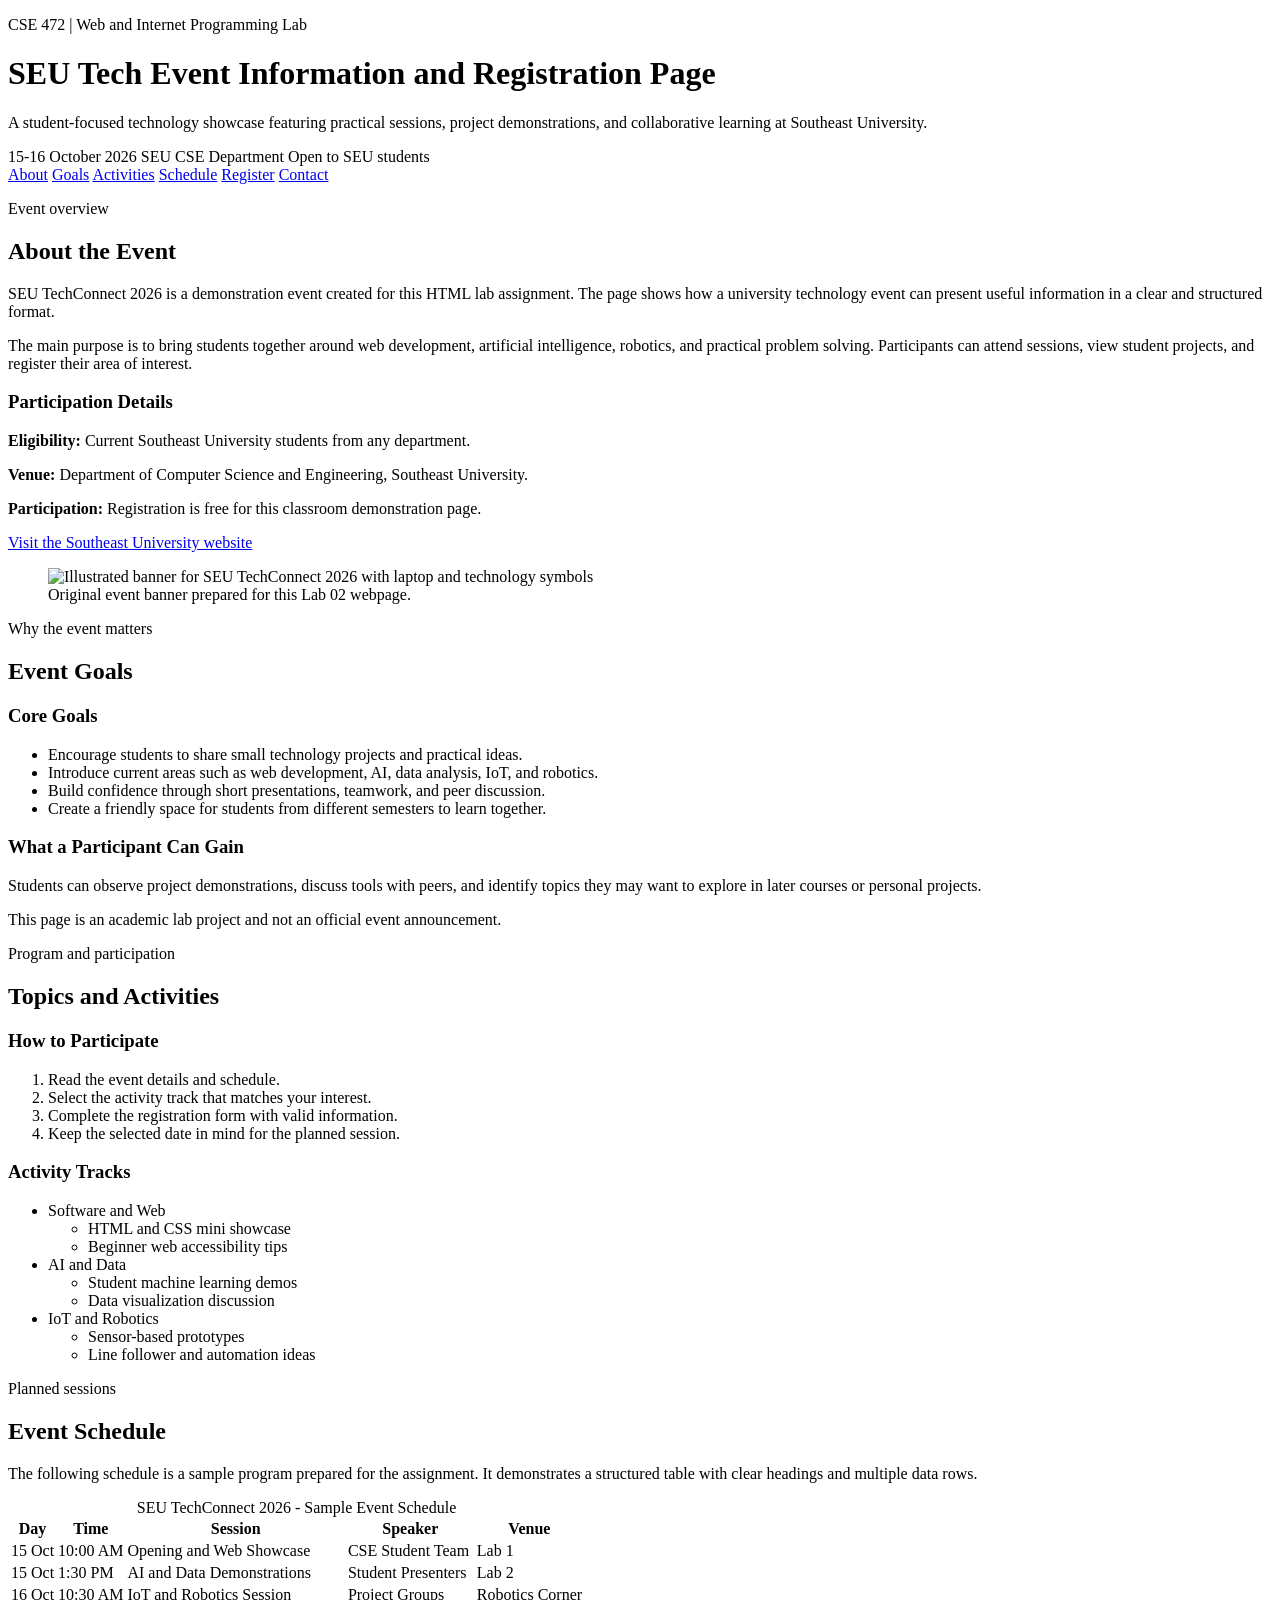
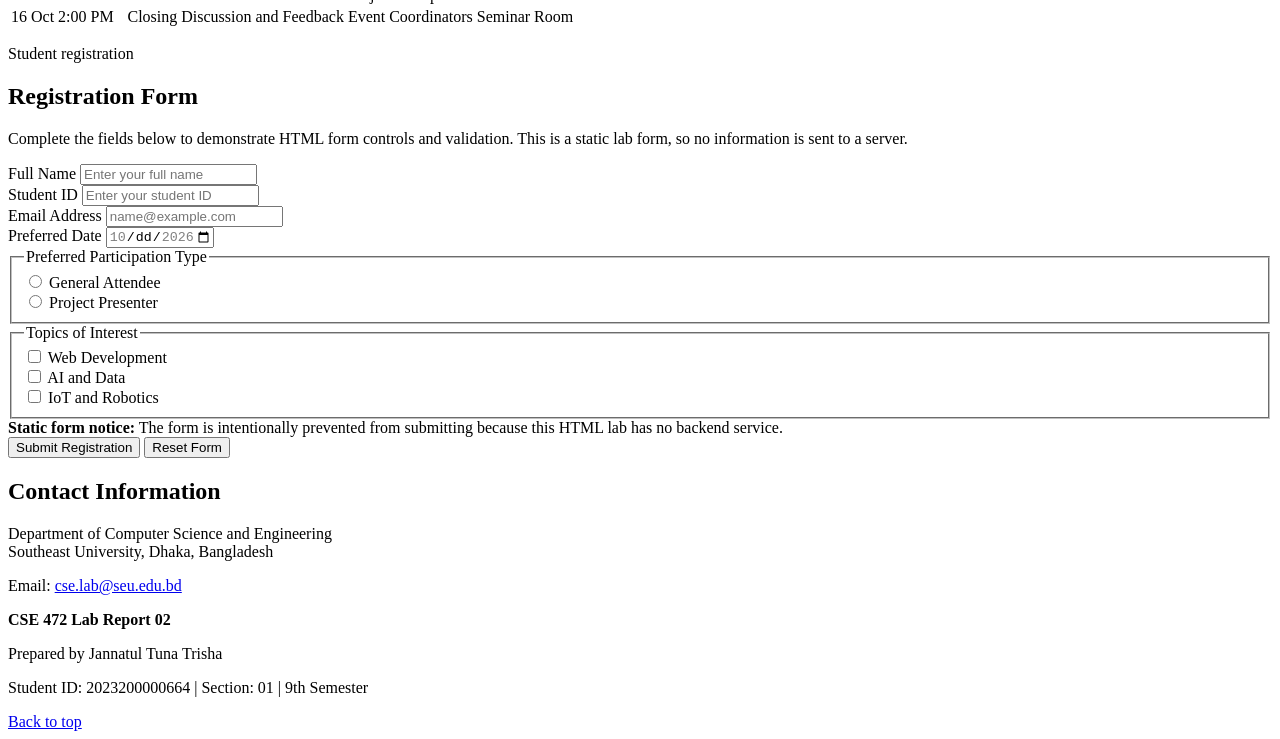
==== labs/lab-02-html/index.html @ e0f73eeb "Add Lab 02 HTML implementation" ====
<!DOCTYPE html>
<html lang="en">
<head>
  <meta charset="UTF-8">
  <meta name="viewport" content="width=device-width, initial-scale=1.0">
  <meta name="description" content="SEU Tech Event information, schedule, activities, and student registration form for CSE 472 Lab 02.">
  <title>SEU Tech Event Information and Registration Page</title>
  <link rel="stylesheet" href="style.css">
</head>
<body>
  <header class="site-header" id="top">
    <div class="header-inner">
      <p class="eyebrow">CSE 472 | Web and Internet Programming Lab</p>
      <h1>SEU Tech Event Information and Registration Page</h1>
      <p class="lead">A student-focused technology showcase featuring practical sessions, project demonstrations, and collaborative learning at Southeast University.</p>
      <div class="hero-meta" aria-label="Event summary">
        <span>15-16 October 2026</span>
        <span>SEU CSE Department</span>
        <span>Open to SEU students</span>
      </div>
    </div>
  </header>

  <nav class="main-nav" aria-label="Primary navigation">
    <div class="nav-inner">
      <a href="#about">About</a>
      <a href="#goals">Goals</a>
      <a href="#activities">Activities</a>
      <a href="#schedule">Schedule</a>
      <a href="#register">Register</a>
      <a href="#contact">Contact</a>
    </div>
  </nav>

  <main class="page-shell">
    <section id="about" class="section-card about-grid">
      <div>
        <p class="section-kicker">Event overview</p>
        <h2>About the Event</h2>
        <p>SEU TechConnect 2026 is a demonstration event created for this HTML lab assignment. The page shows how a university technology event can present useful information in a clear and structured format.</p>
        <p>The <span class="text-highlight">main purpose</span> is to bring students together around web development, artificial intelligence, robotics, and practical problem solving. Participants can attend sessions, view student projects, and register their area of interest.</p>
        <div class="info-box">
          <h3>Participation Details</h3>
          <p><strong>Eligibility:</strong> Current Southeast University students from any department.</p>
          <p><strong>Venue:</strong> Department of Computer Science and Engineering, Southeast University.</p>
          <p><strong>Participation:</strong> Registration is free for this classroom demonstration page.</p>
          <p><a class="external-link" href="https://www.seu.edu.bd" target="_blank" rel="noopener noreferrer">Visit the Southeast University website</a></p>
        </div>
      </div>
      <figure class="event-figure">
        <img src="images/event-banner.jpg" alt="Illustrated banner for SEU TechConnect 2026 with laptop and technology symbols">
        <figcaption>Original event banner prepared for this Lab 02 webpage.</figcaption>
      </figure>
    </section>

    <section id="goals" class="section-card">
      <p class="section-kicker">Why the event matters</p>
      <h2>Event Goals</h2>
      <div class="two-column">
        <div>
          <h3>Core Goals</h3>
          <ul class="feature-list">
            <li>Encourage students to share small technology projects and practical ideas.</li>
            <li>Introduce current areas such as web development, AI, data analysis, IoT, and robotics.</li>
            <li>Build confidence through short presentations, teamwork, and peer discussion.</li>
            <li>Create a friendly space for students from different semesters to learn together.</li>
          </ul>
        </div>
        <div class="mini-card">
          <h3>What a Participant Can Gain</h3>
          <p>Students can observe project demonstrations, discuss tools with peers, and identify topics they may want to explore in later courses or personal projects.</p>
          <p class="note">This page is an academic lab project and not an official event announcement.</p>
        </div>
      </div>
    </section>

    <section id="activities" class="section-card">
      <p class="section-kicker">Program and participation</p>
      <h2>Topics and Activities</h2>
      <div class="two-column lists-layout">
        <div>
          <h3>How to Participate</h3>
          <ol class="numbered-list">
            <li>Read the event details and schedule.</li>
            <li>Select the activity track that matches your interest.</li>
            <li>Complete the registration form with valid information.</li>
            <li>Keep the selected date in mind for the planned session.</li>
          </ol>
        </div>
        <div>
          <h3>Activity Tracks</h3>
          <ul class="nested-list">
            <li>Software and Web
              <ul>
                <li>HTML and CSS mini showcase</li>
                <li>Beginner web accessibility tips</li>
              </ul>
            </li>
            <li>AI and Data
              <ul>
                <li>Student machine learning demos</li>
                <li>Data visualization discussion</li>
              </ul>
            </li>
            <li>IoT and Robotics
              <ul>
                <li>Sensor-based prototypes</li>
                <li>Line follower and automation ideas</li>
              </ul>
            </li>
          </ul>
        </div>
      </div>
    </section>

    <section id="schedule" class="section-card">
      <p class="section-kicker">Planned sessions</p>
      <h2>Event Schedule</h2>
      <p>The following schedule is a sample program prepared for the assignment. It demonstrates a structured table with clear headings and multiple data rows.</p>
      <div class="table-wrap">
        <table>
          <caption>SEU TechConnect 2026 - Sample Event Schedule</caption>
          <thead>
            <tr>
              <th scope="col">Day</th>
              <th scope="col">Time</th>
              <th scope="col">Session</th>
              <th scope="col">Speaker</th>
              <th scope="col">Venue</th>
            </tr>
          </thead>
          <tbody>
            <tr>
              <td>15 Oct</td>
              <td>10:00 AM</td>
              <td>Opening and Web Showcase</td>
              <td>CSE Student Team</td>
              <td>Lab 1</td>
            </tr>
            <tr>
              <td>15 Oct</td>
              <td>1:30 PM</td>
              <td>AI and Data Demonstrations</td>
              <td>Student Presenters</td>
              <td>Lab 2</td>
            </tr>
            <tr>
              <td>16 Oct</td>
              <td>10:30 AM</td>
              <td>IoT and Robotics Session</td>
              <td>Project Groups</td>
              <td>Robotics Corner</td>
            </tr>
            <tr>
              <td>16 Oct</td>
              <td>2:00 PM</td>
              <td>Closing Discussion and Feedback</td>
              <td>Event Coordinators</td>
              <td>Seminar Room</td>
            </tr>
          </tbody>
        </table>
      </div>
    </section>

    <section id="register" class="section-card registration-section">
      <p class="section-kicker">Student registration</p>
      <h2>Registration Form</h2>
      <p>Complete the fields below to demonstrate HTML form controls and validation. This is a static lab form, so no information is sent to a server.</p>

      <form action="#register" method="get" onsubmit="return false;">
        <div class="form-grid">
          <div class="field-group">
            <label for="fullname">Full Name</label>
            <input type="text" id="fullname" name="fullname" placeholder="Enter your full name" minlength="3" maxlength="60" required>
          </div>

          <div class="field-group">
            <label for="studentid">Student ID</label>
            <input type="text" id="studentid" name="studentid" placeholder="Enter your student ID" minlength="10" maxlength="15" inputmode="numeric" required>
          </div>

          <div class="field-group">
            <label for="email">Email Address</label>
            <input type="email" id="email" name="email" placeholder="name@example.com" maxlength="80" required>
          </div>

          <div class="field-group">
            <label for="preferred-date">Preferred Date</label>
            <input type="date" id="preferred-date" name="preferred_date" min="2026-10-15" max="2026-10-16" required>
          </div>
        </div>

        <fieldset>
          <legend>Preferred Participation Type</legend>
          <div class="choice-row">
            <div class="choice-item">
              <input type="radio" id="attendee" name="participation_type" value="Attendee" required>
              <label for="attendee">General Attendee</label>
            </div>
            <div class="choice-item">
              <input type="radio" id="presenter" name="participation_type" value="Presenter">
              <label for="presenter">Project Presenter</label>
            </div>
          </div>
        </fieldset>

        <fieldset>
          <legend>Topics of Interest</legend>
          <div class="choice-row checkbox-row">
            <div class="choice-item">
              <input type="checkbox" id="topic-web" name="topics" value="Web Development">
              <label for="topic-web">Web Development</label>
            </div>
            <div class="choice-item">
              <input type="checkbox" id="topic-ai" name="topics" value="AI and Data">
              <label for="topic-ai">AI and Data</label>
            </div>
            <div class="choice-item">
              <input type="checkbox" id="topic-iot" name="topics" value="IoT and Robotics">
              <label for="topic-iot">IoT and Robotics</label>
            </div>
          </div>
        </fieldset>

        <div class="form-note" role="note">
          <strong>Static form notice:</strong> The form is intentionally prevented from submitting because this HTML lab has no backend service.
        </div>

        <div class="button-row">
          <button type="submit" class="primary-button">Submit Registration</button>
          <button type="reset" class="secondary-button">Reset Form</button>
        </div>
      </form>
    </section>
  </main>

  <footer id="contact" class="site-footer">
    <div class="footer-inner">
      <div>
        <h2>Contact Information</h2>
        <p>Department of Computer Science and Engineering<br>Southeast University, Dhaka, Bangladesh</p>
        <p>Email: <a href="mailto:cse.lab@seu.edu.bd">cse.lab@seu.edu.bd</a></p>
      </div>
      <div class="footer-note">
        <p><strong>CSE 472 Lab Report 02</strong></p>
        <p>Prepared by Jannatul Tuna Trisha</p>
        <p>Student ID: 2023200000664 | Section: 01 | 9th Semester</p>
        <a href="#top">Back to top</a>
      </div>
    </div>
  </footer>
</body>
</html>
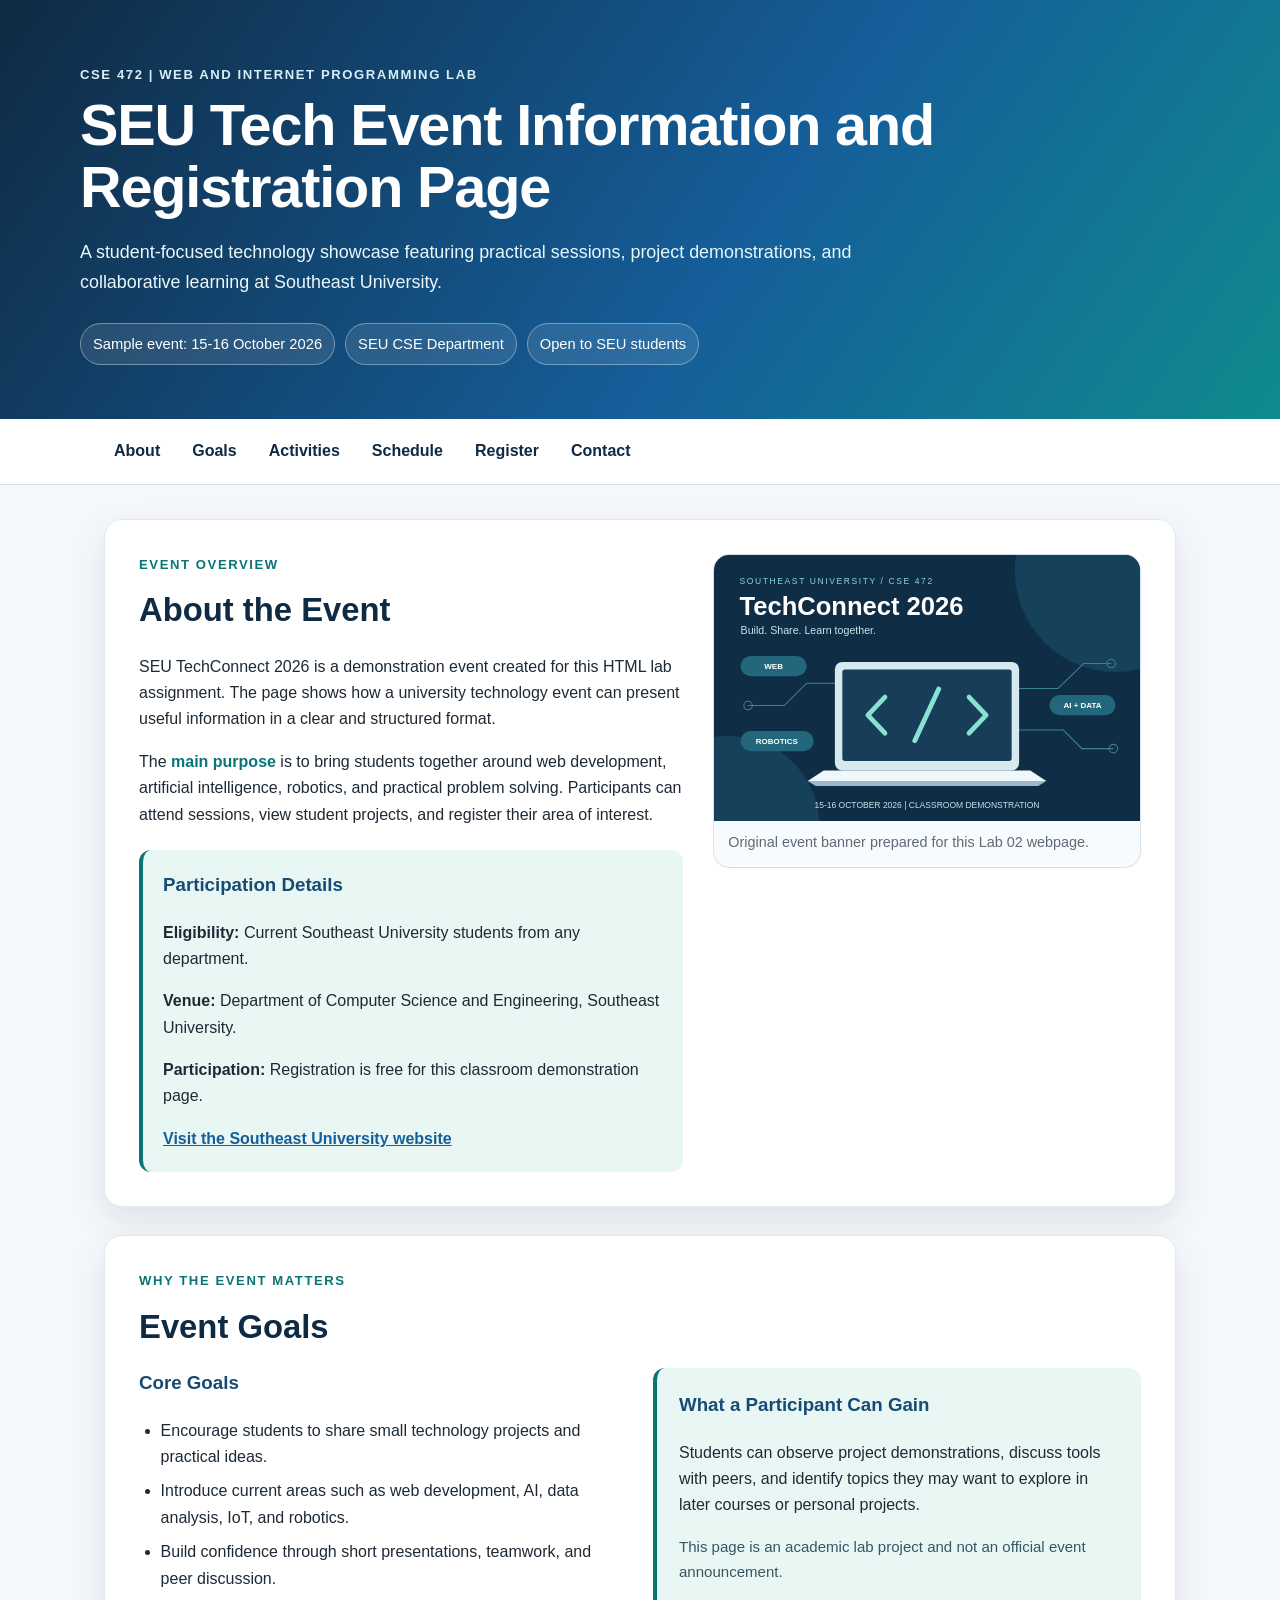
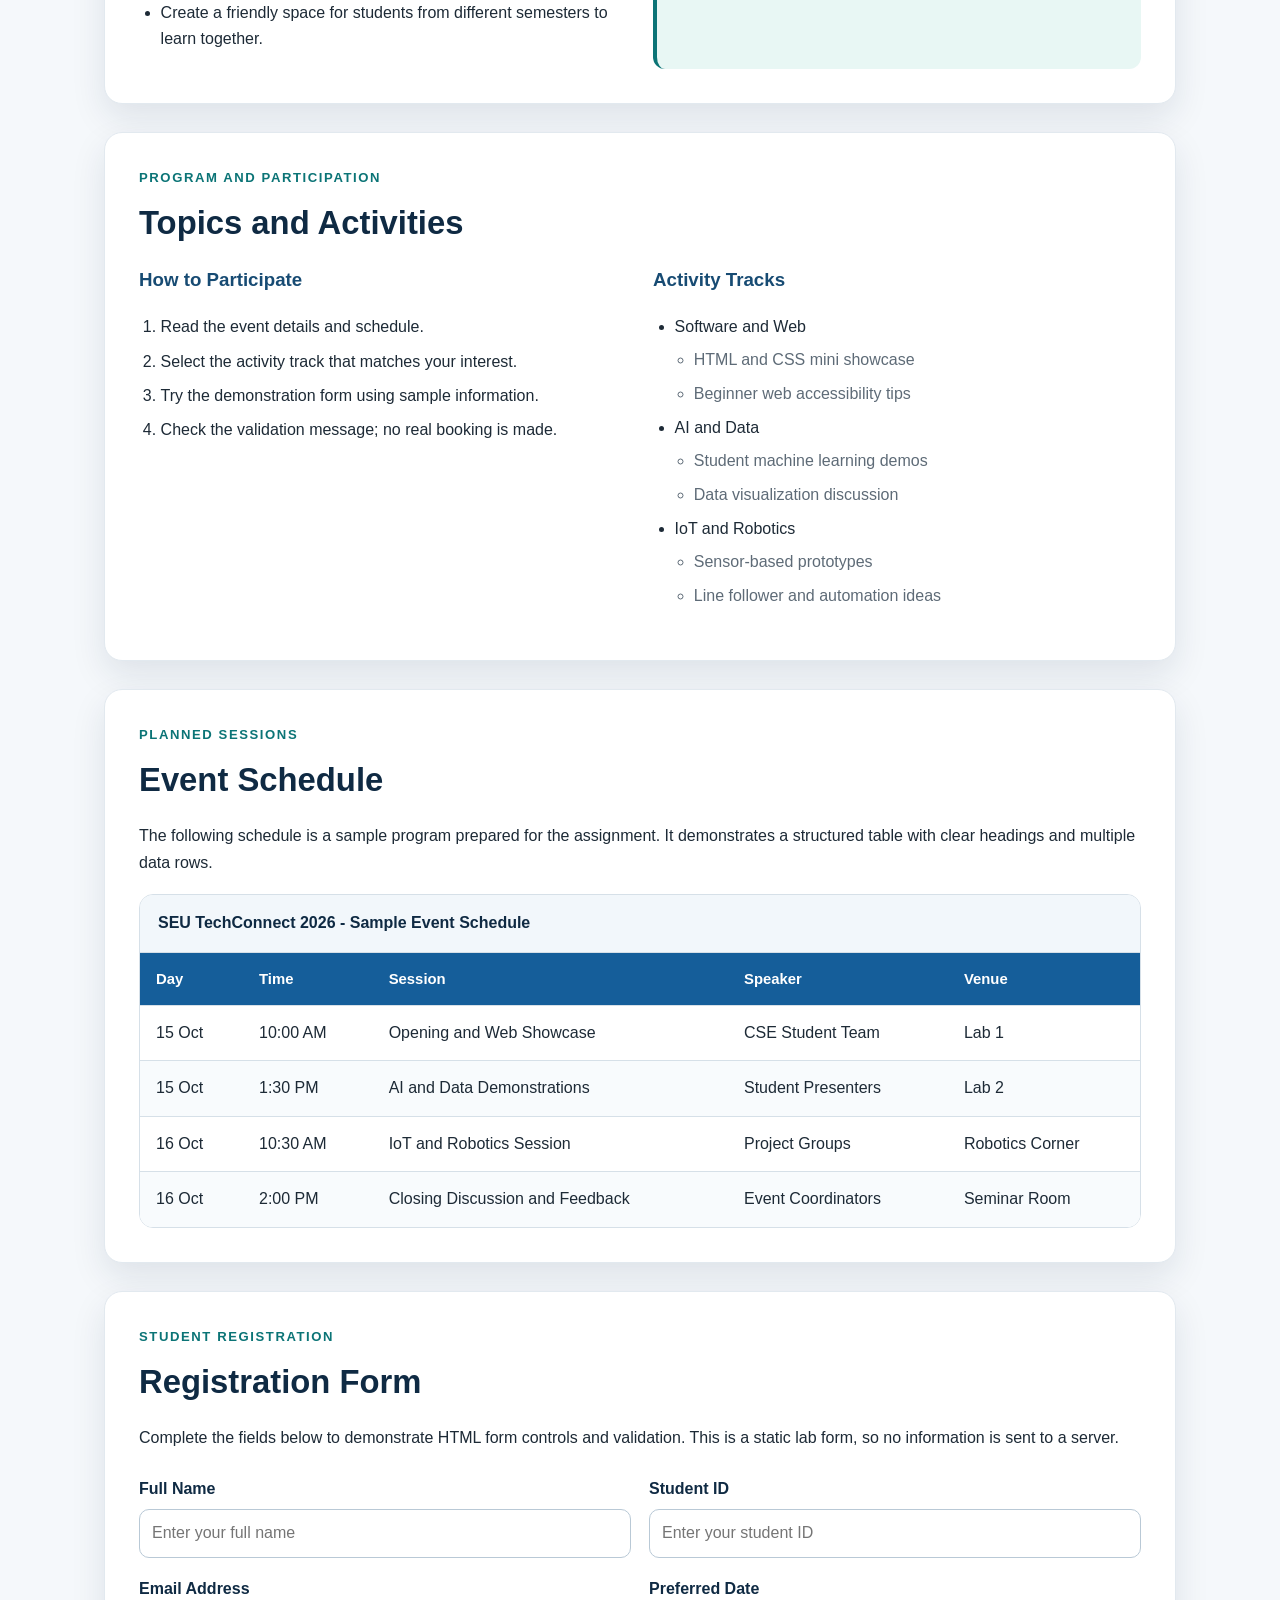
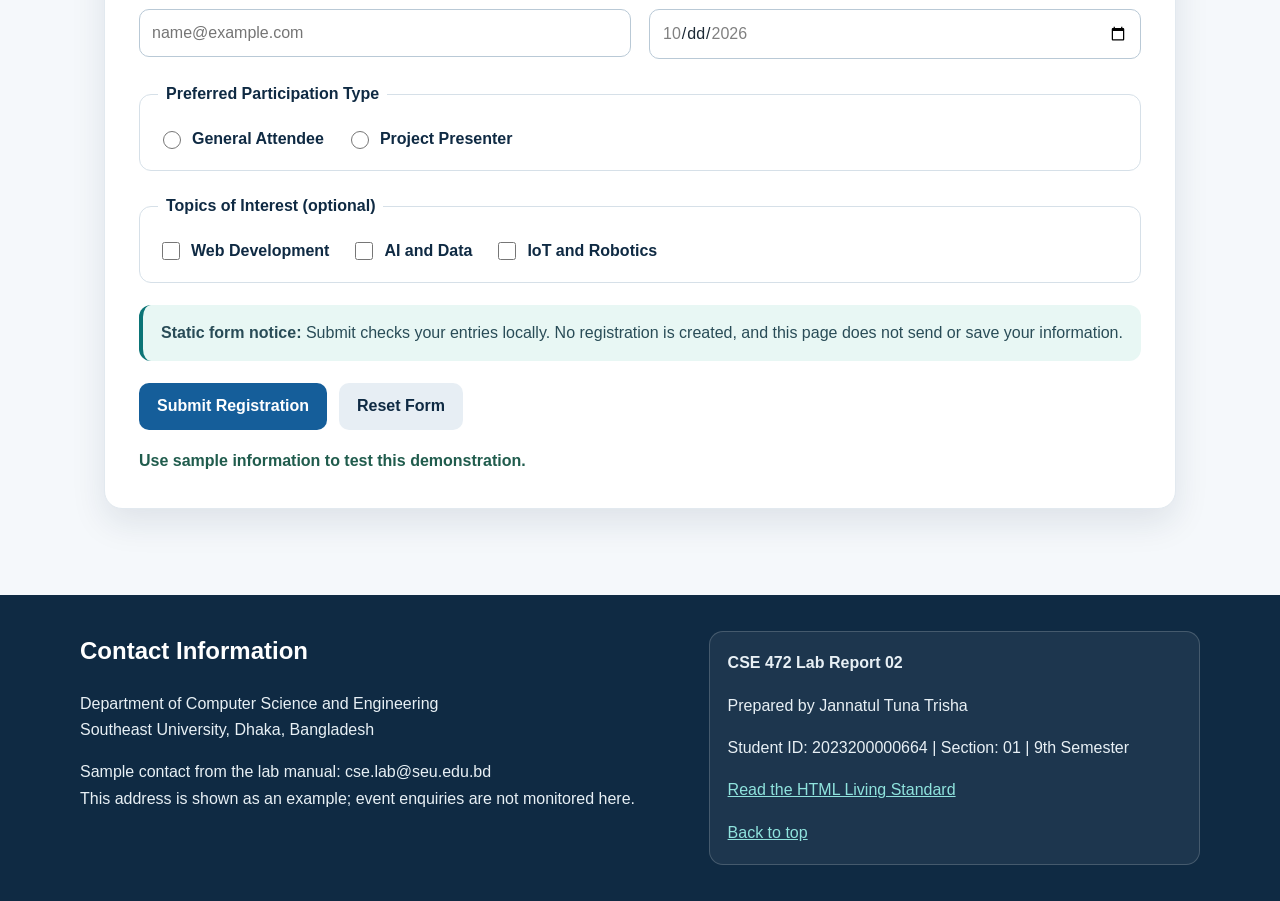
==== commit d0a1b261: "Complete CSE472 Lab 02 HTML website and LaTeX report" ====
--- a/labs/lab-02-html/index.html
+++ b/labs/lab-02-html/index.html
@@ -3,18 +3,23 @@
 <head>
   <meta charset="UTF-8">
   <meta name="viewport" content="width=device-width, initial-scale=1.0">
-  <meta name="description" content="SEU Tech Event information, schedule, activities, and student registration form for CSE 472 Lab 02.">
+  <meta name="description" content="SEU Tech Event information, schedule, activities, and student registration
+    form for CSE 472 Lab 02.">
   <title>SEU Tech Event Information and Registration Page</title>
   <link rel="stylesheet" href="style.css">
+  <link rel="icon" href="images/event-banner.svg" type="image/svg+xml">
+  <script src="form-demo.js" defer></script>
 </head>
 <body>
+  <a class="skip-link" href="#main-content">Skip to main content</a>
   <header class="site-header" id="top">
     <div class="header-inner">
       <p class="eyebrow">CSE 472 | Web and Internet Programming Lab</p>
       <h1>SEU Tech Event Information and Registration Page</h1>
-      <p class="lead">A student-focused technology showcase featuring practical sessions, project demonstrations, and collaborative learning at Southeast University.</p>
+      <p class="lead">A student-focused technology showcase featuring practical sessions, project
+        demonstrations, and collaborative learning at Southeast University.</p>
       <div class="hero-meta" aria-label="Event summary">
-        <span>15-16 October 2026</span>
+        <span>Sample event: 15-16 October 2026</span>
         <span>SEU CSE Department</span>
         <span>Open to SEU students</span>
       </div>
@@ -32,23 +37,29 @@
     </div>
   </nav>
 
-  <main class="page-shell">
+  <main id="main-content" class="page-shell" tabindex="-1">
     <section id="about" class="section-card about-grid">
       <div>
         <p class="section-kicker">Event overview</p>
         <h2>About the Event</h2>
-        <p>SEU TechConnect 2026 is a demonstration event created for this HTML lab assignment. The page shows how a university technology event can present useful information in a clear and structured format.</p>
-        <p>The <span class="text-highlight">main purpose</span> is to bring students together around web development, artificial intelligence, robotics, and practical problem solving. Participants can attend sessions, view student projects, and register their area of interest.</p>
+        <p>SEU TechConnect 2026 is a demonstration event created for this HTML lab assignment. The page shows
+          how a university technology event can present useful information in a clear and structured
+          format.</p>
+        <p>The <span class="text-highlight">main purpose</span> is to bring students together around web
+          development, artificial intelligence, robotics, and practical problem solving. Participants can
+          attend sessions, view student projects, and register their area of interest.</p>
         <div class="info-box">
           <h3>Participation Details</h3>
           <p><strong>Eligibility:</strong> Current Southeast University students from any department.</p>
           <p><strong>Venue:</strong> Department of Computer Science and Engineering, Southeast University.</p>
           <p><strong>Participation:</strong> Registration is free for this classroom demonstration page.</p>
-          <p><a class="external-link" href="https://www.seu.edu.bd" target="_blank" rel="noopener noreferrer">Visit the Southeast University website</a></p>
+          <p><a class="external-link" href="https://www.seu.edu.bd" target="_blank" rel="noopener
+            noreferrer">Visit the Southeast University website</a></p>
         </div>
       </div>
       <figure class="event-figure">
-        <img src="images/event-banner.jpg" alt="Illustrated banner for SEU TechConnect 2026 with laptop and technology symbols">
+        <img src="images/event-banner.svg" alt="Illustrated banner for SEU TechConnect 2026 with a laptop and
+          connected technology nodes" width="800" height="500">
         <figcaption>Original event banner prepared for this Lab 02 webpage.</figcaption>
       </figure>
     </section>
@@ -68,7 +79,8 @@
         </div>
         <div class="mini-card">
           <h3>What a Participant Can Gain</h3>
-          <p>Students can observe project demonstrations, discuss tools with peers, and identify topics they may want to explore in later courses or personal projects.</p>
+          <p>Students can observe project demonstrations, discuss tools with peers, and identify topics they
+            may want to explore in later courses or personal projects.</p>
           <p class="note">This page is an academic lab project and not an official event announcement.</p>
         </div>
       </div>
@@ -77,14 +89,14 @@
     <section id="activities" class="section-card">
       <p class="section-kicker">Program and participation</p>
       <h2>Topics and Activities</h2>
-      <div class="two-column lists-layout">
+      <div class="two-column">
         <div>
           <h3>How to Participate</h3>
           <ol class="numbered-list">
             <li>Read the event details and schedule.</li>
             <li>Select the activity track that matches your interest.</li>
-            <li>Complete the registration form with valid information.</li>
-            <li>Keep the selected date in mind for the planned session.</li>
+            <li>Try the demonstration form using sample information.</li>
+            <li>Check the validation message; no real booking is made.</li>
           </ol>
         </div>
         <div>
@@ -116,8 +128,9 @@
     <section id="schedule" class="section-card">
       <p class="section-kicker">Planned sessions</p>
       <h2>Event Schedule</h2>
-      <p>The following schedule is a sample program prepared for the assignment. It demonstrates a structured table with clear headings and multiple data rows.</p>
-      <div class="table-wrap">
+      <p>The following schedule is a sample program prepared for the assignment. It demonstrates a structured
+        table with clear headings and multiple data rows.</p>
+      <div class="table-wrap" tabindex="0" role="region" aria-label="Scrollable event schedule">
         <table>
           <caption>SEU TechConnect 2026 - Sample Event Schedule</caption>
           <thead>
@@ -166,28 +179,35 @@
     <section id="register" class="section-card registration-section">
       <p class="section-kicker">Student registration</p>
       <h2>Registration Form</h2>
-      <p>Complete the fields below to demonstrate HTML form controls and validation. This is a static lab form, so no information is sent to a server.</p>
-
-      <form action="#register" method="get" onsubmit="return false;">
+      <p>Complete the fields below to demonstrate HTML form controls and validation. This is a static lab
+        form, so no information is sent to a server.</p>
+
+      <form id="registration-form" action="#register" method="get"
+            aria-describedby="static-notice" autocomplete="off">
         <div class="form-grid">
           <div class="field-group">
             <label for="fullname">Full Name</label>
-            <input type="text" id="fullname" name="fullname" placeholder="Enter your full name" minlength="3" maxlength="60" required>
+            <input type="text" id="fullname" name="fullname" placeholder="Enter your full name" minlength="3"
+              maxlength="60" required>
           </div>
 
           <div class="field-group">
             <label for="studentid">Student ID</label>
-            <input type="text" id="studentid" name="studentid" placeholder="Enter your student ID" minlength="10" maxlength="15" inputmode="numeric" required>
+            <input type="text" id="studentid" name="studentid" placeholder="Enter your student ID"
+              minlength="10" maxlength="15" inputmode="numeric"
+                   pattern="[0-9]{10,15}" title="Enter 10 to 15 digits." required>
           </div>
 
           <div class="field-group">
             <label for="email">Email Address</label>
-            <input type="email" id="email" name="email" placeholder="name@example.com" maxlength="80" required>
+            <input type="email" id="email" name="email" placeholder="name@example.com" maxlength="80"
+              required>
           </div>
 
           <div class="field-group">
             <label for="preferred-date">Preferred Date</label>
-            <input type="date" id="preferred-date" name="preferred_date" min="2026-10-15" max="2026-10-16" required>
+            <input type="date" id="preferred-date" name="preferred_date" min="2026-10-15" max="2026-10-16"
+              required>
           </div>
         </div>
 
@@ -206,8 +226,8 @@
         </fieldset>
 
         <fieldset>
-          <legend>Topics of Interest</legend>
-          <div class="choice-row checkbox-row">
+          <legend>Topics of Interest (optional)</legend>
+          <div class="choice-row">
             <div class="choice-item">
               <input type="checkbox" id="topic-web" name="topics" value="Web Development">
               <label for="topic-web">Web Development</label>
@@ -223,14 +243,19 @@
           </div>
         </fieldset>
 
-        <div class="form-note" role="note">
-          <strong>Static form notice:</strong> The form is intentionally prevented from submitting because this HTML lab has no backend service.
+        <div id="static-notice" class="form-note" role="note">
+          <strong>Static form notice:</strong> Submit checks your entries locally. No registration is created,
+            and this page does not send or save your information.
         </div>
 
         <div class="button-row">
-          <button type="submit" class="primary-button">Submit Registration</button>
+          <button type="submit" id="submit-demo" class="primary-button" disabled>Submit Registration</button>
           <button type="reset" class="secondary-button">Reset Form</button>
         </div>
+        <p id="form-status" class="form-status" role="status" aria-live="polite">Use sample information to
+          test this demonstration.</p>
+        <noscript><p>JavaScript is disabled. Submit is unavailable to prevent data transmission. Reset still
+          works.</p></noscript>
       </form>
     </section>
   </main>
@@ -240,12 +265,15 @@
       <div>
         <h2>Contact Information</h2>
         <p>Department of Computer Science and Engineering<br>Southeast University, Dhaka, Bangladesh</p>
-        <p>Email: <a href="mailto:cse.lab@seu.edu.bd">cse.lab@seu.edu.bd</a></p>
+        <p>Sample contact from the lab manual: <span>cse.lab@seu.edu.bd</span>
+          <br>This address is shown as an example; event enquiries are not monitored here.</p>
       </div>
       <div class="footer-note">
         <p><strong>CSE 472 Lab Report 02</strong></p>
         <p>Prepared by Jannatul Tuna Trisha</p>
         <p>Student ID: 2023200000664 | Section: 01 | 9th Semester</p>
+        <p><a href="https://html.spec.whatwg.org/multipage/" target="_blank"
+              rel="noopener noreferrer">Read the HTML Living Standard</a></p>
         <a href="#top">Back to top</a>
       </div>
     </div>
--- a/labs/lab-02-html/style.css
+++ b/labs/lab-02-html/style.css
@@ -0,0 +1,540 @@
+:root {
+  --navy: #0f2a43;
+  --blue: #155e9a;
+  --teal: #0b7476;
+  --sky: #eaf4fb;
+  --mint: #e8f7f4;
+  --ink: #1d2a36;
+  --muted: #5e6b77;
+  --line: #d6e0e8;
+  --white: #ffffff;
+  --shadow: 0 14px 34px rgba(15, 42, 67, 0.10);
+  --radius: 18px;
+}
+
+* {
+  box-sizing: border-box;
+}
+
+html {
+  scroll-behavior: smooth;
+}
+
+body {
+  margin: 0;
+  font-family: "Segoe UI", Arial, sans-serif;
+  color: var(--ink);
+  background: #f5f8fb;
+  line-height: 1.65;
+}
+
+img {
+  max-width: 100%;
+  height: auto;
+  display: block;
+}
+
+a {
+  color: var(--blue);
+}
+
+a:hover {
+  color: var(--teal);
+}
+
+a:focus-visible,
+button:focus-visible,
+input:focus-visible,
+.table-wrap:focus-visible {
+  outline: 3px solid #ffbf47;
+  outline-offset: 3px;
+}
+
+.site-header {
+  background: linear-gradient(125deg, #0f2a43 0%, #155e9a 58%, #0f8b8d 100%);
+  color: var(--white);
+  padding: 64px 24px 54px;
+}
+
+.header-inner,
+.nav-inner,
+.page-shell,
+.footer-inner {
+  width: min(1120px, 100%);
+  margin: 0 auto;
+}
+
+.eyebrow,
+.section-kicker {
+  margin: 0 0 8px;
+  font-size: 0.82rem;
+  font-weight: 700;
+  letter-spacing: 0.12em;
+  text-transform: uppercase;
+}
+
+.eyebrow {
+  color: #d6eef8;
+}
+
+.site-header h1 {
+  max-width: 920px;
+  margin: 0;
+  font-size: clamp(2rem, 5vw, 3.6rem);
+  line-height: 1.08;
+  letter-spacing: -0.02em;
+}
+
+.lead {
+  max-width: 820px;
+  margin: 20px 0 0;
+  font-size: 1.12rem;
+  color: #eaf7fb;
+}
+
+.hero-meta {
+  display: flex;
+  flex-wrap: wrap;
+  gap: 10px;
+  margin-top: 26px;
+}
+
+.hero-meta span {
+  padding: 8px 12px;
+  border: 1px solid rgba(255, 255, 255, 0.35);
+  border-radius: 999px;
+  background: rgba(255, 255, 255, 0.10);
+  font-size: 0.92rem;
+}
+
+.main-nav {
+  position: sticky;
+  top: 0;
+  z-index: 20;
+  background: rgba(255, 255, 255, 0.96);
+  border-bottom: 1px solid var(--line);
+  backdrop-filter: blur(10px);
+}
+
+.nav-inner {
+  display: flex;
+  flex-wrap: wrap;
+  gap: 6px 12px;
+  padding: 12px 24px;
+}
+
+.main-nav a {
+  padding: 7px 10px;
+  border-radius: 8px;
+  color: var(--navy);
+  font-weight: 700;
+  text-decoration: none;
+}
+
+.main-nav a:hover {
+  background: var(--sky);
+}
+
+.page-shell {
+  padding: 34px 24px 58px;
+}
+
+.section-card {
+  margin-bottom: 28px;
+  padding: 34px;
+  border: 1px solid #e2e9ef;
+  border-radius: var(--radius);
+  background: var(--white);
+  box-shadow: var(--shadow);
+  scroll-margin-top: 84px;
+}
+
+.section-kicker {
+  color: var(--teal);
+}
+
+.section-card h2 {
+  margin: 0 0 14px;
+  color: var(--navy);
+  font-size: clamp(1.55rem, 3vw, 2.05rem);
+}
+
+.section-card h3 {
+  margin-top: 0;
+  color: #174b73;
+}
+
+.about-grid {
+  display: grid;
+  grid-template-columns: 1.12fr 0.88fr;
+  gap: 30px;
+  align-items: start;
+}
+
+.event-figure {
+  margin: 0;
+  overflow: hidden;
+  border-radius: 16px;
+  border: 1px solid var(--line);
+  background: #f8fbfd;
+}
+
+.event-figure img {
+  width: 100%;
+  aspect-ratio: 16 / 10;
+  object-fit: cover;
+}
+
+.event-figure figcaption {
+  padding: 10px 14px 12px;
+  color: var(--muted);
+  font-size: 0.9rem;
+}
+
+.text-highlight {
+  color: var(--teal);
+  font-weight: 700;
+}
+
+.info-box,
+.mini-card,
+.form-note {
+  border-left: 4px solid var(--teal);
+  background: var(--mint);
+  border-radius: 12px;
+}
+
+.info-box {
+  margin-top: 22px;
+  padding: 20px;
+}
+
+.info-box p:last-child {
+  margin-bottom: 0;
+}
+
+.external-link {
+  font-weight: 700;
+}
+
+.two-column {
+  display: grid;
+  grid-template-columns: repeat(2, minmax(0, 1fr));
+  gap: 26px;
+}
+
+.mini-card {
+  padding: 22px;
+}
+
+.note {
+  margin-bottom: 0;
+  color: #365664;
+  font-size: 0.94rem;
+}
+
+.feature-list,
+.numbered-list,
+.nested-list {
+  padding-left: 1.35rem;
+}
+
+.feature-list li,
+.numbered-list li,
+.nested-list li {
+  margin-bottom: 8px;
+}
+
+.nested-list ul {
+  margin-top: 6px;
+  padding-left: 1.2rem;
+  color: var(--muted);
+}
+
+.table-wrap {
+  width: 100%;
+  margin-top: 18px;
+  overflow-x: auto;
+  border: 1px solid var(--line);
+  border-radius: 14px;
+}
+
+table {
+  width: 100%;
+  min-width: 760px;
+  border-collapse: collapse;
+  background: var(--white);
+}
+
+caption {
+  padding: 15px 18px;
+  text-align: left;
+  font-weight: 800;
+  color: var(--navy);
+  background: #f2f7fb;
+}
+
+th,
+td {
+  padding: 14px 16px;
+  border-top: 1px solid var(--line);
+  text-align: left;
+  vertical-align: middle;
+}
+
+th {
+  color: var(--white);
+  background: var(--blue);
+  font-size: 0.93rem;
+}
+
+tbody tr:nth-child(even) {
+  background: #f8fbfd;
+}
+
+.registration-section form {
+  margin-top: 24px;
+}
+
+.form-grid {
+  display: grid;
+  grid-template-columns: repeat(2, minmax(0, 1fr));
+  gap: 18px;
+}
+
+.field-group {
+  display: flex;
+  flex-direction: column;
+  gap: 7px;
+}
+
+label,
+legend {
+  font-weight: 700;
+  color: var(--navy);
+}
+
+input[type="text"],
+input[type="email"],
+input[type="date"] {
+  width: 100%;
+  min-height: 46px;
+  padding: 10px 12px;
+  border: 1px solid #b9c9d6;
+  border-radius: 10px;
+  background: var(--white);
+  color: var(--ink);
+  font: inherit;
+}
+
+input[type="text"]:invalid:not(:placeholder-shown),
+input[type="email"]:invalid:not(:placeholder-shown) {
+  border-color: #a43b3b;
+}
+
+fieldset {
+  margin: 22px 0 0;
+  padding: 18px;
+  border: 1px solid var(--line);
+  border-radius: 12px;
+}
+
+legend {
+  padding: 0 8px;
+}
+
+.choice-row {
+  display: flex;
+  flex-wrap: wrap;
+  gap: 14px 22px;
+}
+
+.choice-item {
+  display: flex;
+  align-items: center;
+  gap: 8px;
+}
+
+.choice-item input {
+  width: 18px;
+  height: 18px;
+  accent-color: var(--teal);
+}
+
+.form-note {
+  margin-top: 22px;
+  padding: 15px 18px;
+  color: #294c57;
+}
+
+.button-row {
+  display: flex;
+  flex-wrap: wrap;
+  gap: 12px;
+  margin-top: 22px;
+}
+
+button {
+  min-height: 44px;
+  padding: 10px 18px;
+  border: 0;
+  border-radius: 10px;
+  cursor: pointer;
+  font: inherit;
+  font-weight: 800;
+}
+
+.primary-button {
+  color: var(--white);
+  background: var(--blue);
+}
+
+.primary-button:hover {
+  background: #0f4f83;
+}
+
+.secondary-button {
+  color: var(--navy);
+  background: #e7eef4;
+}
+
+.secondary-button:hover {
+  background: #d8e4ed;
+}
+
+.site-footer {
+  background: var(--navy);
+  color: #e8f0f5;
+  padding: 36px 24px;
+}
+
+.footer-inner {
+  display: grid;
+  grid-template-columns: 1.1fr 0.9fr;
+  gap: 28px;
+}
+
+.site-footer h2 {
+  margin-top: 0;
+  color: var(--white);
+}
+
+.site-footer a {
+  color: #8fe3dd;
+}
+
+.footer-note {
+  padding: 18px;
+  border: 1px solid rgba(255, 255, 255, 0.18);
+  border-radius: 14px;
+  background: rgba(255, 255, 255, 0.06);
+}
+
+.footer-note p {
+  margin-top: 0;
+}
+
+@media (max-width: 820px) {
+  .about-grid,
+  .two-column,
+  .form-grid,
+  .footer-inner {
+    grid-template-columns: 1fr;
+  }
+
+  .site-header {
+    padding-top: 48px;
+  }
+
+  .section-card {
+    padding: 26px;
+  }
+
+  .nav-inner {
+    overflow-x: auto;
+    flex-wrap: nowrap;
+  }
+
+  .main-nav a {
+    white-space: nowrap;
+  }
+}
+
+@media (max-width: 520px) {
+  .site-header {
+    padding: 40px 18px 38px;
+  }
+
+  .page-shell,
+  .nav-inner {
+    padding-left: 16px;
+    padding-right: 16px;
+  }
+
+  .section-card {
+    padding: 22px 18px;
+    border-radius: 14px;
+  }
+
+  .hero-meta {
+    display: grid;
+  }
+
+  .choice-row,
+  .button-row {
+    flex-direction: column;
+    align-items: stretch;
+  }
+
+  button {
+    width: 100%;
+  }
+}
+
+/* Small accessibility and safe-demo additions to the existing Lab 02 theme. */
+.skip-link {
+  position: absolute;
+  top: 10px;
+  left: 10px;
+  z-index: 100;
+  padding: 10px 16px;
+  background: var(--white);
+  transform: translateY(-180%);
+}
+
+.skip-link:focus {
+  transform: translateY(0);
+}
+
+#main-content,
+#contact {
+  scroll-margin-top: 84px;
+}
+
+.form-status {
+  min-height: 1.65em;
+  margin: 18px 0 0;
+  color: #205c4d;
+  font-weight: 600;
+}
+
+button:disabled {
+  opacity: 0.6;
+  cursor: not-allowed;
+}
+
+.about-grid > div,
+.footer-inner > div,
+.field-group {
+  min-width: 0;
+}
+
+.site-footer p {
+  overflow-wrap: anywhere;
+}
+
+@media (prefers-reduced-motion: reduce) {
+  html {
+    scroll-behavior: auto;
+  }
+}
